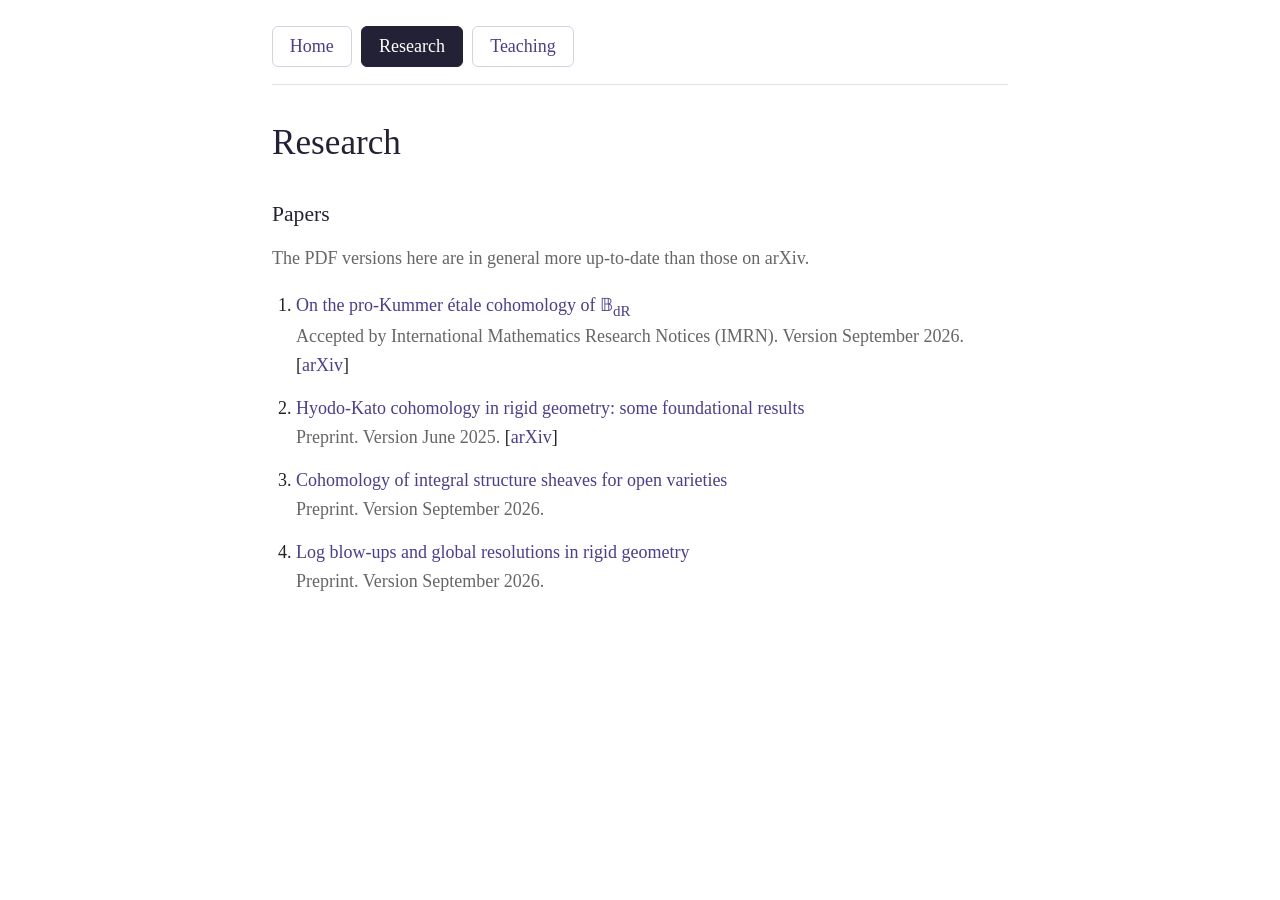
==== research.html @ ea5286a5 "Publish homepage with Research and Teaching pages" ====
<!DOCTYPE html>
<html lang="en">
<head>
  <meta charset="UTF-8">
  <meta name="viewport" content="width=device-width, initial-scale=1">
  <title>Research – Xinyu Shao</title>
  <link rel="stylesheet" href="style.css">
</head>
<body>
  <div class="page">
    <nav>
      <a href="index.html">Home</a>
      <a href="research.html" aria-current="page">Research</a>
      <a href="teaching.html">Teaching</a>
    </nav>

    <h1>Research</h1>

    <h2>Papers</h2>
    <p class="muted">The PDF versions here are in general more up-to-date than those on arXiv.</p>
    <ol class="list">
      <li>
        <a href="logdr3.pdf">On the pro-Kummer étale cohomology of <span class="math">𝔹</span><sub>dR</sub></a><br>
        <span class="muted">Accepted by International Mathematics Research Notices (IMRN). Version September 2026.</span>
        [<a href="https://arxiv.org/abs/2501.16916">arXiv</a>]
      </li>
      <li>
        <a href="gaga3.pdf">Hyodo-Kato cohomology in rigid geometry: some foundational results</a><br>
        <span class="muted">Preprint. Version June 2025.</span>
        [<a href="https://arxiv.org/abs/2502.13315">arXiv</a>]
      </li>
      <li>
        <a href="integralcoh.pdf">Cohomology of integral structure sheaves for open varieties</a><br>
        <span class="muted">Preprint. Version September 2026.</span>
      </li>
      <li>
        <a href="logdescent.pdf">Log blow-ups and global resolutions in rigid geometry</a><br>
        <span class="muted">Preprint. Version September 2026.</span>
      </li>
    </ol>
  </div>
</body>
</html>
---- style.css ----
body {
  margin: 0;
  color: #222;
  background: #fff;
  font-family: "Palatino Linotype", Palatino, "Book Antiqua", "URW Palladio L", P052, Georgia, serif;
  font-size: 18px;
  line-height: 1.6;
}

.page {
  max-width: 46rem;
  margin: 0 auto;
  padding: 1.25rem 1.25rem 4rem;
}

a {
  color: #4b3c94;
  text-decoration: none;
}

a:hover {
  text-decoration: underline;
}

nav {
  display: flex;
  flex-wrap: wrap;
  gap: 0.6rem;
  padding: 0.4rem 0 1.1rem;
  margin-bottom: 2.25rem;
  border-bottom: 1px solid #e3e0ea;
}

nav a {
  padding: 0.3rem 1.05rem;
  border: 1px solid #d6d0e8;
  border-radius: 6px;
  color: #4b3c94;
}

nav a:hover {
  background: #f3f0fa;
  border-color: #b8afd9;
  text-decoration: none;
}

nav a[aria-current="page"] {
  background: #232136;
  border-color: #232136;
  color: #fff;
}

h1 {
  margin: 0;
  font-size: 2.2rem;
  font-weight: normal;
  line-height: 1.25;
  color: #232136;
}

h2 {
  margin: 2rem 0 0.75rem;
  font-size: 1.35rem;
  font-weight: normal;
  color: #232136;
}

p {
  margin: 0 0 1rem;
}

hr {
  margin: 1.1rem 0 1.4rem;
  border: 0;
  border-top: 1px solid #e3e0ea;
}

.muted {
  color: #666;
}

.math {
  font-family: "Cambria Math", "STIX Two Math", "Noto Sans Math", serif;
}

/* Home: text with the photo on the right */
.home {
  display: flex;
  align-items: flex-start;
  gap: 2.5rem;
}

.home-text {
  flex: 1;
  min-width: 0;
}

.photo {
  flex: none;
  width: 210px;
  height: 210px;
  border-radius: 3px;
}

/* Papers and teaching */
.list {
  padding-left: 1.5rem;
}

.list li {
  margin-bottom: 0.9rem;
}

@media (max-width: 640px) {
  body {
    font-size: 17px;
  }

  .home {
    flex-direction: column-reverse;
    gap: 1.5rem;
  }

  .photo {
    width: 170px;
    height: 170px;
  }
}
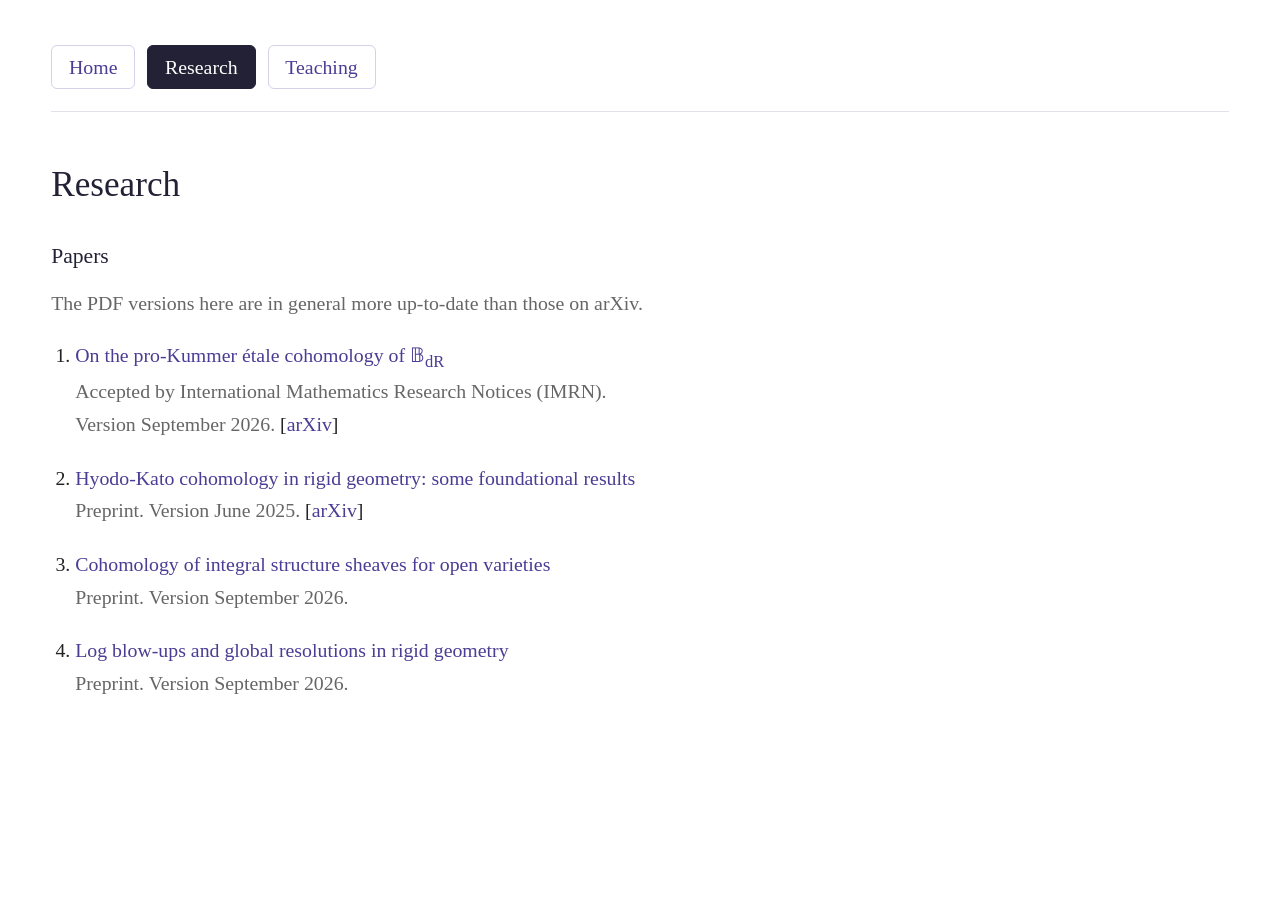
==== commit 9cec8b43: "Improve layout, email privacy and seminar program" ====
--- a/research.html
+++ b/research.html
@@ -21,7 +21,8 @@
     <ol class="list">
       <li>
         <a href="logdr3.pdf">On the pro-Kummer étale cohomology of <span class="math">𝔹</span><sub>dR</sub></a><br>
-        <span class="muted">Accepted by International Mathematics Research Notices (IMRN). Version September 2026.</span>
+        <span class="muted">Accepted by International Mathematics Research Notices (IMRN).</span><br>
+        <span class="muted">Version September 2026.</span>
         [<a href="https://arxiv.org/abs/2501.16916">arXiv</a>]
       </li>
       <li>
--- a/style.css
+++ b/style.css
@@ -1,16 +1,20 @@
-body {
+* {
+  box-sizing: border-box;
+}
+
+body {
   margin: 0;
   color: #222;
   background: #fff;
   font-family: "Palatino Linotype", Palatino, "Book Antiqua", "URW Palladio L", P052, Georgia, serif;
-  font-size: 18px;
-  line-height: 1.6;
-}
-
-.page {
-  max-width: 46rem;
-  margin: 0 auto;
-  padding: 1.25rem 1.25rem 4rem;
+  font-size: clamp(18px, calc(16px + 0.3vw), 24px);
+  line-height: 1.65;
+}
+
+.page {
+  width: min(92%, 92rem);
+  margin: 0 auto;
+  padding: clamp(1.5rem, 3vw, 3.5rem) 0 4rem;
 }
 
 a {
@@ -18,16 +22,23 @@
   text-decoration: none;
 }
 
-a:hover {
-  text-decoration: underline;
-}
+a:hover {
+  text-decoration: underline;
+  text-underline-offset: 0.2em;
+}
+
+a:focus-visible,
+button:focus-visible {
+  outline: 2px solid #4b3c94;
+  outline-offset: 4px;
+}
 
 nav {
   display: flex;
   flex-wrap: wrap;
-  gap: 0.6rem;
-  padding: 0.4rem 0 1.1rem;
-  margin-bottom: 2.25rem;
+  gap: 0.75rem;
+  padding: 0.4rem 0 1.35rem;
+  margin-bottom: clamp(2rem, 4vw, 3.5rem);
   border-bottom: 1px solid #e3e0ea;
 }
 
@@ -50,9 +61,9 @@
   color: #fff;
 }
 
-h1 {
+h1 {
   margin: 0;
-  font-size: 2.2rem;
+  font-size: clamp(2.2rem, 2.4vw, 3.2rem);
   font-weight: normal;
   line-height: 1.25;
   color: #232136;
@@ -84,45 +95,83 @@
 }
 
 /* Home: text with the photo on the right */
-.home {
-  display: flex;
-  align-items: flex-start;
-  gap: 2.5rem;
-}
-
-.home-text {
-  flex: 1;
-  min-width: 0;
-}
-
-.photo {
-  flex: none;
-  width: 210px;
-  height: 210px;
-  border-radius: 3px;
-}
+.home {
+  display: grid;
+  grid-template-columns: minmax(0, 1fr) clamp(260px, 25vw, 420px);
+  align-items: flex-start;
+  gap: clamp(2rem, 5vw, 5rem);
+}
+
+.home-text {
+  min-width: 0;
+  max-width: 68ch;
+}
+
+.photo {
+  display: block;
+  width: 100%;
+  height: auto;
+  aspect-ratio: 1;
+  object-fit: cover;
+  border-radius: 8px;
+  box-shadow: 0 6px 24px rgb(35 33 54 / 10%);
+}
+
+.contact {
+  margin-top: 1.5rem;
+  overflow-wrap: anywhere;
+  scroll-margin-top: 2rem;
+}
+
+.email-button {
+  padding: 0;
+  border: 0;
+  background: none;
+  color: #4b3c94;
+  font: inherit;
+  cursor: pointer;
+  text-decoration: underline;
+  text-underline-offset: 0.2em;
+}
+
+[hidden] {
+  display: none !important;
+}
 
 /* Papers and teaching */
-.list {
-  padding-left: 1.5rem;
-}
-
-.list li {
-  margin-bottom: 0.9rem;
-}
-
-@media (max-width: 640px) {
-  body {
-    font-size: 17px;
-  }
-
-  .home {
-    flex-direction: column-reverse;
-    gap: 1.5rem;
-  }
-
-  .photo {
-    width: 170px;
-    height: 170px;
-  }
-}
+.list {
+  padding-left: 1.5rem;
+  max-width: 78ch;
+}
+
+.list li {
+  margin-bottom: 1.3rem;
+}
+
+@media (max-width: 760px) {
+  body {
+    font-size: 18px;
+  }
+
+  .page {
+    width: calc(100% - 2.5rem);
+  }
+
+  .home {
+    grid-template-columns: 1fr;
+    gap: 2rem;
+  }
+
+  .photo {
+    grid-row: 1;
+    width: min(64vw, 280px);
+  }
+
+  nav {
+    gap: 0.5rem;
+  }
+
+  nav a {
+    padding: 0.3rem 0.85rem;
+  }
+}
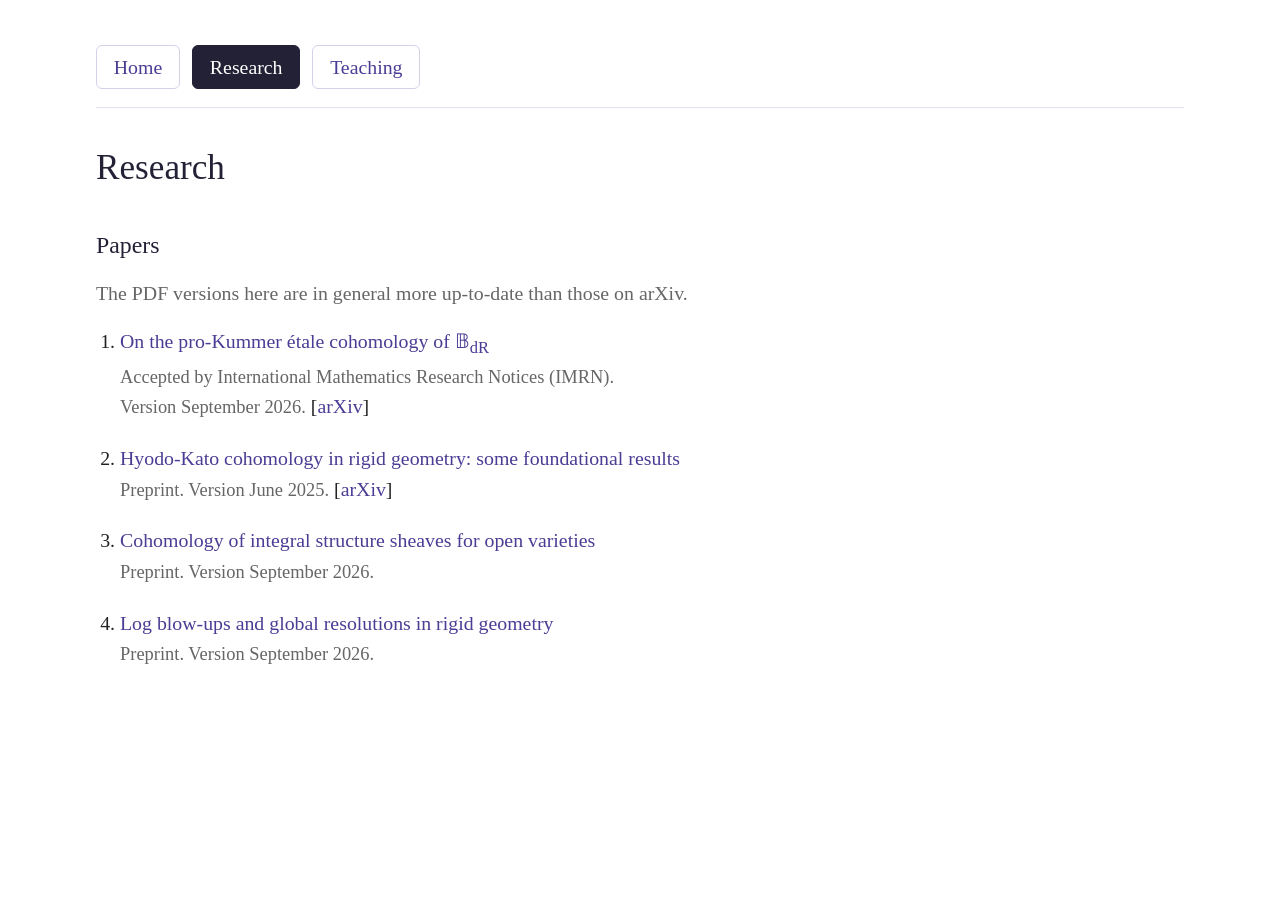
==== commit dff5910e: "Refine page spacing and update portrait" ====
--- a/research.html
+++ b/research.html
@@ -1,44 +1,47 @@
-<!DOCTYPE html>
-<html lang="en">
-<head>
-  <meta charset="UTF-8">
-  <meta name="viewport" content="width=device-width, initial-scale=1">
-  <title>Research – Xinyu Shao</title>
-  <link rel="stylesheet" href="style.css">
-</head>
-<body>
-  <div class="page">
-    <nav>
-      <a href="index.html">Home</a>
-      <a href="research.html" aria-current="page">Research</a>
-      <a href="teaching.html">Teaching</a>
-    </nav>
-
-    <h1>Research</h1>
-
-    <h2>Papers</h2>
-    <p class="muted">The PDF versions here are in general more up-to-date than those on arXiv.</p>
-    <ol class="list">
-      <li>
-        <a href="logdr3.pdf">On the pro-Kummer étale cohomology of <span class="math">𝔹</span><sub>dR</sub></a><br>
+<!DOCTYPE html>
+<html lang="en">
+<head>
+  <meta charset="UTF-8">
+  <meta name="viewport" content="width=device-width, initial-scale=1">
+  <title>Research – Xinyu Shao</title>
+  <meta name="description" content="Research and papers by Xinyu Shao in arithmetic geometry and p-adic Hodge theory.">
+  <meta name="robots" content="index, follow">
+  <link rel="canonical" href="https://xshaomath.github.io/homepage/research.html">
+  <link rel="stylesheet" href="style.css?v=20261005-3">
+</head>
+<body>
+  <div class="page">
+    <nav>
+      <a href="index.html">Home</a>
+      <a href="research.html" aria-current="page">Research</a>
+      <a href="teaching.html">Teaching</a>
+    </nav>
+
+    <h1>Research</h1>
+
+    <h2>Papers</h2>
+    <p class="muted">The PDF versions here are in general more up-to-date than those on arXiv.</p>
+    <ol class="list">
+      <li>
+        <a href="logdr3.pdf">On the pro-Kummer étale cohomology of <span class="math">𝔹</span><sub>dR</sub></a><br>
         <span class="muted">Accepted by International Mathematics Research Notices (IMRN).</span><br>
         <span class="muted">Version September 2026.</span>
-        [<a href="https://arxiv.org/abs/2501.16916">arXiv</a>]
-      </li>
-      <li>
-        <a href="gaga3.pdf">Hyodo-Kato cohomology in rigid geometry: some foundational results</a><br>
-        <span class="muted">Preprint. Version June 2025.</span>
-        [<a href="https://arxiv.org/abs/2502.13315">arXiv</a>]
-      </li>
-      <li>
-        <a href="integralcoh.pdf">Cohomology of integral structure sheaves for open varieties</a><br>
-        <span class="muted">Preprint. Version September 2026.</span>
-      </li>
-      <li>
-        <a href="logdescent.pdf">Log blow-ups and global resolutions in rigid geometry</a><br>
-        <span class="muted">Preprint. Version September 2026.</span>
-      </li>
-    </ol>
-  </div>
-</body>
-</html>
+        [<a href="https://arxiv.org/abs/2501.16916">arXiv</a>]
+      </li>
+      <li>
+        <a href="gaga3.pdf">Hyodo-Kato cohomology in rigid geometry: some foundational results</a><br>
+        <span class="muted">Preprint. Version June 2025.</span>
+        [<a href="https://arxiv.org/abs/2502.13315">arXiv</a>]
+      </li>
+      <li>
+        <a href="integralcoh.pdf">Cohomology of integral structure sheaves for open varieties</a><br>
+        <span class="muted">Preprint. Version September 2026.</span>
+      </li>
+      <li>
+        <a href="logdescent.pdf">Log blow-ups and global resolutions in rigid geometry</a><br>
+        <span class="muted">Preprint. Version September 2026.</span>
+      </li>
+    </ol>
+  </div>
+</body>
+</html>
--- a/style.css
+++ b/style.css
@@ -3,25 +3,25 @@
 }
 
 body {
-  margin: 0;
-  color: #222;
-  background: #fff;
-  font-family: "Palatino Linotype", Palatino, "Book Antiqua", "URW Palladio L", P052, Georgia, serif;
-  font-size: clamp(18px, calc(16px + 0.3vw), 24px);
+  margin: 0;
+  color: #222;
+  background: #fff;
+  font-family: "Palatino Linotype", Palatino, "Book Antiqua", "URW Palladio L", P052, Georgia, serif;
+  font-size: clamp(1.125rem, calc(1rem + 0.3vw), 1.3125rem);
   line-height: 1.65;
 }
 
 .page {
-  width: min(92%, 92rem);
+  width: min(90%, 68rem);
   margin: 0 auto;
-  padding: clamp(1.5rem, 3vw, 3.5rem) 0 4rem;
-}
-
-a {
-  color: #4b3c94;
-  text-decoration: none;
-}
-
+  padding: clamp(1.5rem, 3vw, 3rem) 0 4rem;
+}
+
+a {
+  color: #4b3c94;
+  text-decoration: none;
+}
+
 a:hover {
   text-decoration: underline;
   text-underline-offset: 0.2em;
@@ -32,89 +32,105 @@
   outline: 2px solid #4b3c94;
   outline-offset: 4px;
 }
-
-nav {
-  display: flex;
-  flex-wrap: wrap;
+
+nav {
+  display: flex;
+  flex-wrap: wrap;
   gap: 0.75rem;
-  padding: 0.4rem 0 1.35rem;
-  margin-bottom: clamp(2rem, 4vw, 3.5rem);
-  border-bottom: 1px solid #e3e0ea;
-}
-
-nav a {
-  padding: 0.3rem 1.05rem;
-  border: 1px solid #d6d0e8;
-  border-radius: 6px;
-  color: #4b3c94;
-}
-
-nav a:hover {
-  background: #f3f0fa;
-  border-color: #b8afd9;
-  text-decoration: none;
-}
-
-nav a[aria-current="page"] {
-  background: #232136;
-  border-color: #232136;
-  color: #fff;
-}
-
+  padding: 0.4rem 0 1.1rem;
+  margin-bottom: clamp(1.75rem, 3vw, 2.5rem);
+  border-bottom: 1px solid #e3e0ea;
+}
+
+nav a {
+  padding: 0.3rem 1.05rem;
+  border: 1px solid #d6d0e8;
+  border-radius: 6px;
+  color: #4b3c94;
+}
+
+nav a:hover {
+  background: #f3f0fa;
+  border-color: #b8afd9;
+  text-decoration: none;
+}
+
+nav a[aria-current="page"] {
+  background: #232136;
+  border-color: #232136;
+  color: #fff;
+}
+
 h1 {
-  margin: 0;
+  margin: 0;
   font-size: clamp(2.2rem, 2.4vw, 3.2rem);
-  font-weight: normal;
-  line-height: 1.25;
-  color: #232136;
-}
-
-h2 {
-  margin: 2rem 0 0.75rem;
-  font-size: 1.35rem;
-  font-weight: normal;
-  color: #232136;
-}
-
-p {
-  margin: 0 0 1rem;
-}
-
-hr {
-  margin: 1.1rem 0 1.4rem;
-  border: 0;
-  border-top: 1px solid #e3e0ea;
-}
-
-.muted {
-  color: #666;
-}
-
-.math {
-  font-family: "Cambria Math", "STIX Two Math", "Noto Sans Math", serif;
-}
-
-/* Home: text with the photo on the right */
+  font-weight: normal;
+  line-height: 1.25;
+  color: #232136;
+}
+
+h2 {
+  margin: 2.25rem 0 0.75rem;
+  font-size: 1.2em;
+  font-weight: normal;
+  color: #232136;
+}
+
+p {
+  margin: 0 0 1rem;
+}
+
+hr {
+  margin: 1.1rem 0 1.4rem;
+  border: 0;
+  border-top: 1px solid #e3e0ea;
+}
+
+.muted {
+  color: #666;
+}
+
+.math {
+  font-family: "Cambria Math", "STIX Two Math", "Noto Sans Math", serif;
+}
+
+/* Home: text with the photo on the right */
 .home {
   display: grid;
-  grid-template-columns: minmax(0, 1fr) clamp(260px, 25vw, 420px);
-  align-items: flex-start;
-  gap: clamp(2rem, 5vw, 5rem);
+  grid-template-columns: minmax(0, 1fr) clamp(17.5rem, 26vw, 21rem);
+  grid-template-areas: "heading photo" "text photo";
+  align-items: start;
+  column-gap: clamp(2rem, 4.5vw, 3.5rem);
+}
+
+.home-heading {
+  grid-area: heading;
+  max-width: 68ch;
 }
 
 .home-text {
+  grid-area: text;
   min-width: 0;
   max-width: 68ch;
 }
 
 .photo {
+  grid-area: photo;
+  width: 100%;
+  aspect-ratio: 6 / 5;
+  overflow: hidden;
+  border-radius: 6px;
+  box-shadow: 0 3px 16px rgb(35 33 54 / 7%);
+}
+
+.photo img {
   display: block;
   width: 100%;
-  height: auto;
-  aspect-ratio: 1;
+  height: 100%;
   object-fit: cover;
-  border-radius: 8px;
-  box-shadow: 0 6px 24px rgb(35 33 54 / 10%);
+  object-position: center bottom;
+  transform: scale(1.3);
+  transform-origin: center bottom;
 }
 
 .contact {
@@ -123,34 +139,25 @@
   scroll-margin-top: 2rem;
 }
 
-.email-button {
-  padding: 0;
-  border: 0;
-  background: none;
-  color: #4b3c94;
-  font: inherit;
-  cursor: pointer;
-  text-decoration: underline;
-  text-underline-offset: 0.2em;
-}
-
-[hidden] {
-  display: none !important;
-}
-
-/* Papers and teaching */
+/* Papers and teaching */
 .list {
+  margin: 0.75rem 0 0;
   padding-left: 1.5rem;
-  max-width: 78ch;
+  max-width: 72ch;
+  line-height: 1.55;
 }
 
 .list li {
   margin-bottom: 1.3rem;
 }
 
-@media (max-width: 760px) {
+.list .muted {
+  font-size: 0.93em;
+}
+
+@media (max-width: 840px) {
   body {
-    font-size: 18px;
+    font-size: 1.125rem;
   }
 
   .page {
@@ -159,12 +166,12 @@
 
   .home {
     grid-template-columns: 1fr;
-    gap: 2rem;
+    grid-template-areas: "heading" "photo" "text";
   }
 
   .photo {
-    grid-row: 1;
-    width: min(64vw, 280px);
+    width: min(100%, 18rem);
+    margin-bottom: 1.5rem;
   }
 
   nav {
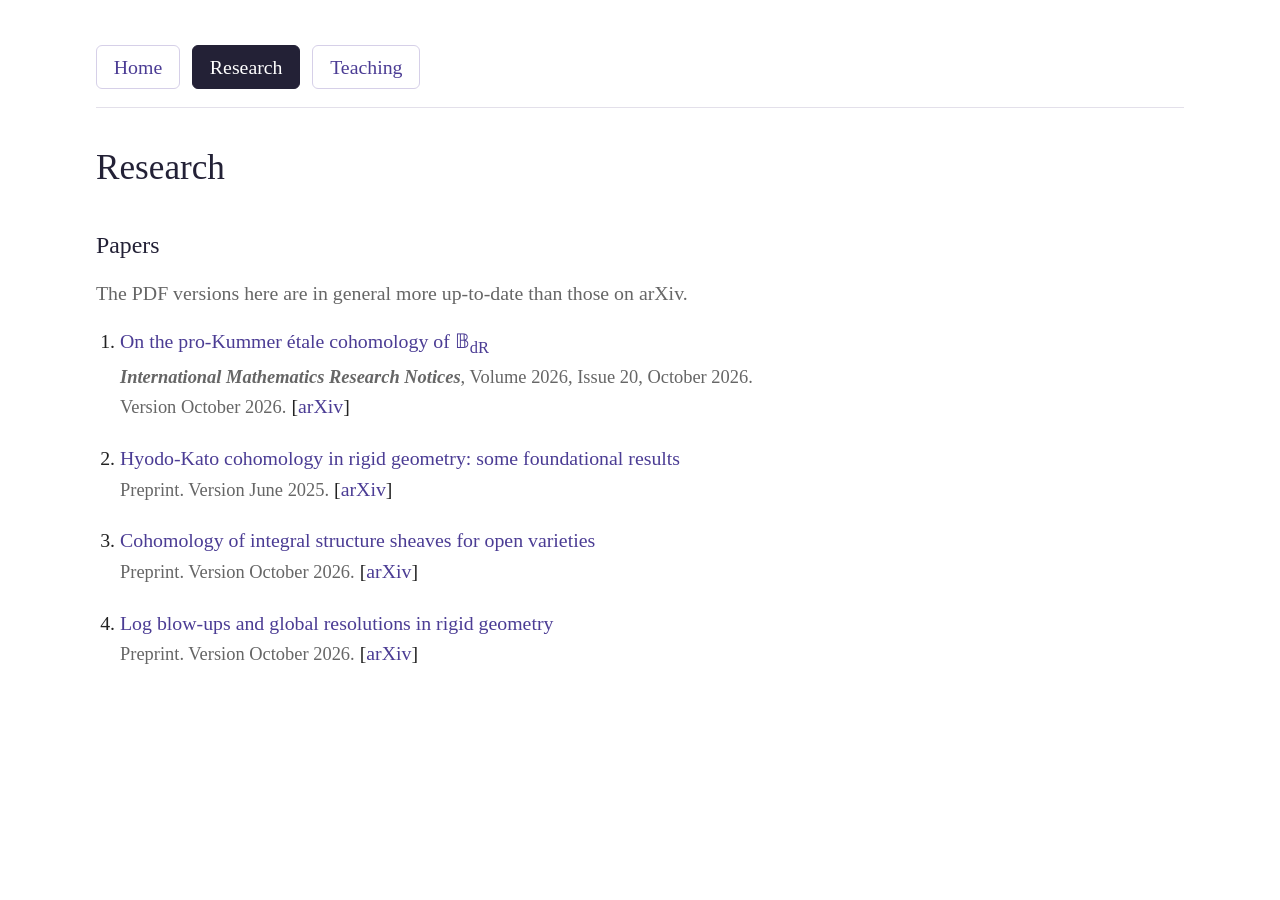
==== commit 63928af8: "Update research publications and PDFs" ====
--- a/research.html
+++ b/research.html
@@ -24,8 +24,8 @@
     <ol class="list">
       <li>
         <a href="logdr3.pdf">On the pro-Kummer étale cohomology of <span class="math">𝔹</span><sub>dR</sub></a><br>
-        <span class="muted">Accepted by International Mathematics Research Notices (IMRN).</span><br>
-        <span class="muted">Version September 2026.</span>
+        <span class="muted"><b><i>International Mathematics Research Notices</i></b>, Volume 2026, Issue 20, October 2026.</span><br>
+        <span class="muted">Version October 2026.</span>
         [<a href="https://arxiv.org/abs/2501.16916">arXiv</a>]
       </li>
       <li>
@@ -35,11 +35,13 @@
       </li>
       <li>
         <a href="integralcoh.pdf">Cohomology of integral structure sheaves for open varieties</a><br>
-        <span class="muted">Preprint. Version September 2026.</span>
+        <span class="muted">Preprint. Version October 2026.</span>
+        [<a href="https://arxiv.org/abs/2610.31289">arXiv</a>]
       </li>
       <li>
         <a href="logdescent.pdf">Log blow-ups and global resolutions in rigid geometry</a><br>
-        <span class="muted">Preprint. Version September 2026.</span>
+        <span class="muted">Preprint. Version October 2026.</span>
+        [<a href="https://arxiv.org/abs/2610.31265">arXiv</a>]
       </li>
     </ol>
   </div>
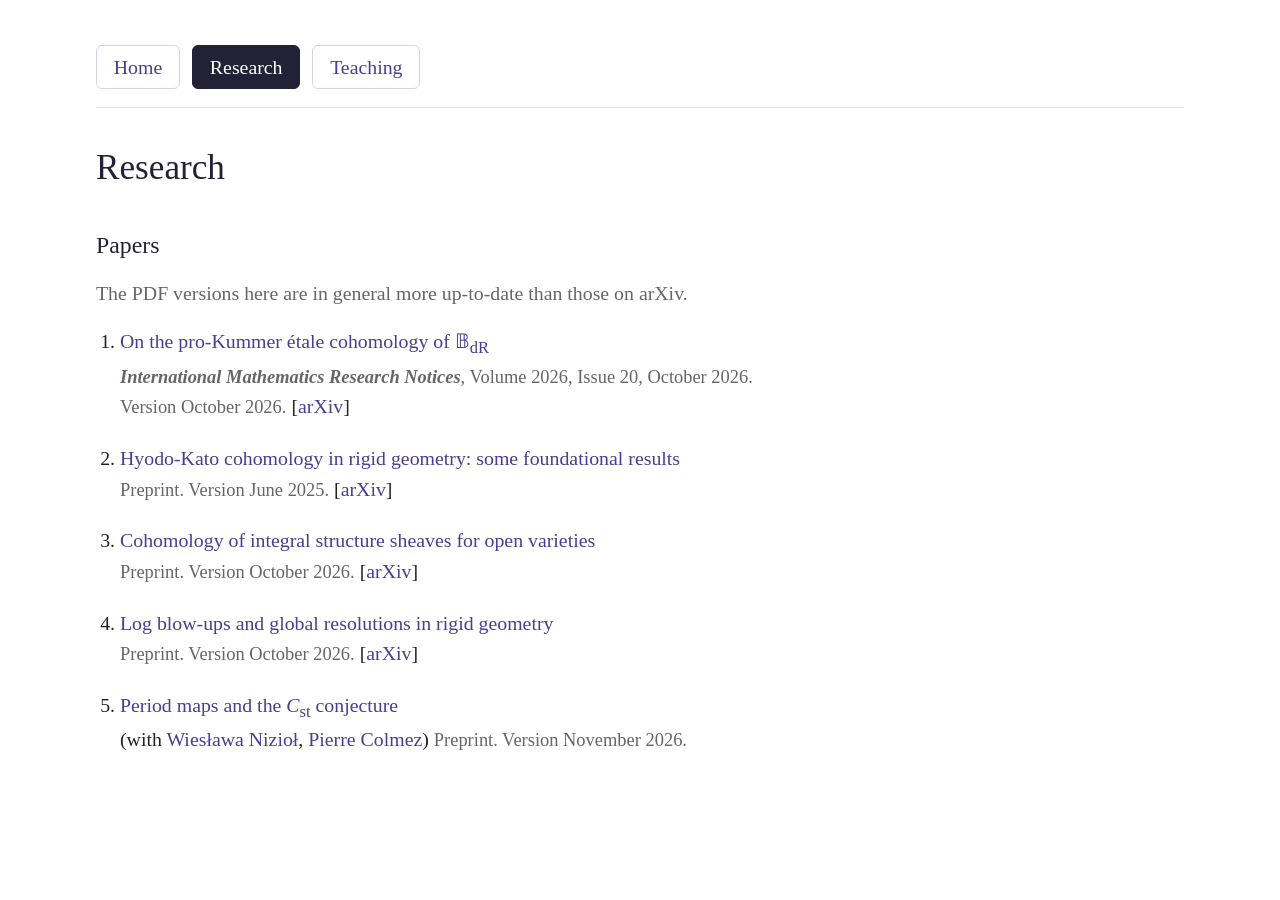
==== commit 9c5d530c: "Update research.html" ====
--- a/research.html
+++ b/research.html
@@ -43,6 +43,10 @@
         <span class="muted">Preprint. Version October 2026.</span>
         [<a href="https://arxiv.org/abs/2610.31265">arXiv</a>]
       </li>
+      <li>
+        <a href="counterexample.pdf">Period maps  and the <var>C</var><sub>st</sub> conjecture</a><br>(with <a href="https://webusers.imj-prg.fr/~wieslawa.niziol/">Wiesława Nizioł</a>, <a href="https://webusers.imj-prg.fr/~pierre.colmez/">Pierre Colmez</a>)
+        <span class="muted">Preprint. Version November 2026.</span>
+      </li>
     </ol>
   </div>
 </body>
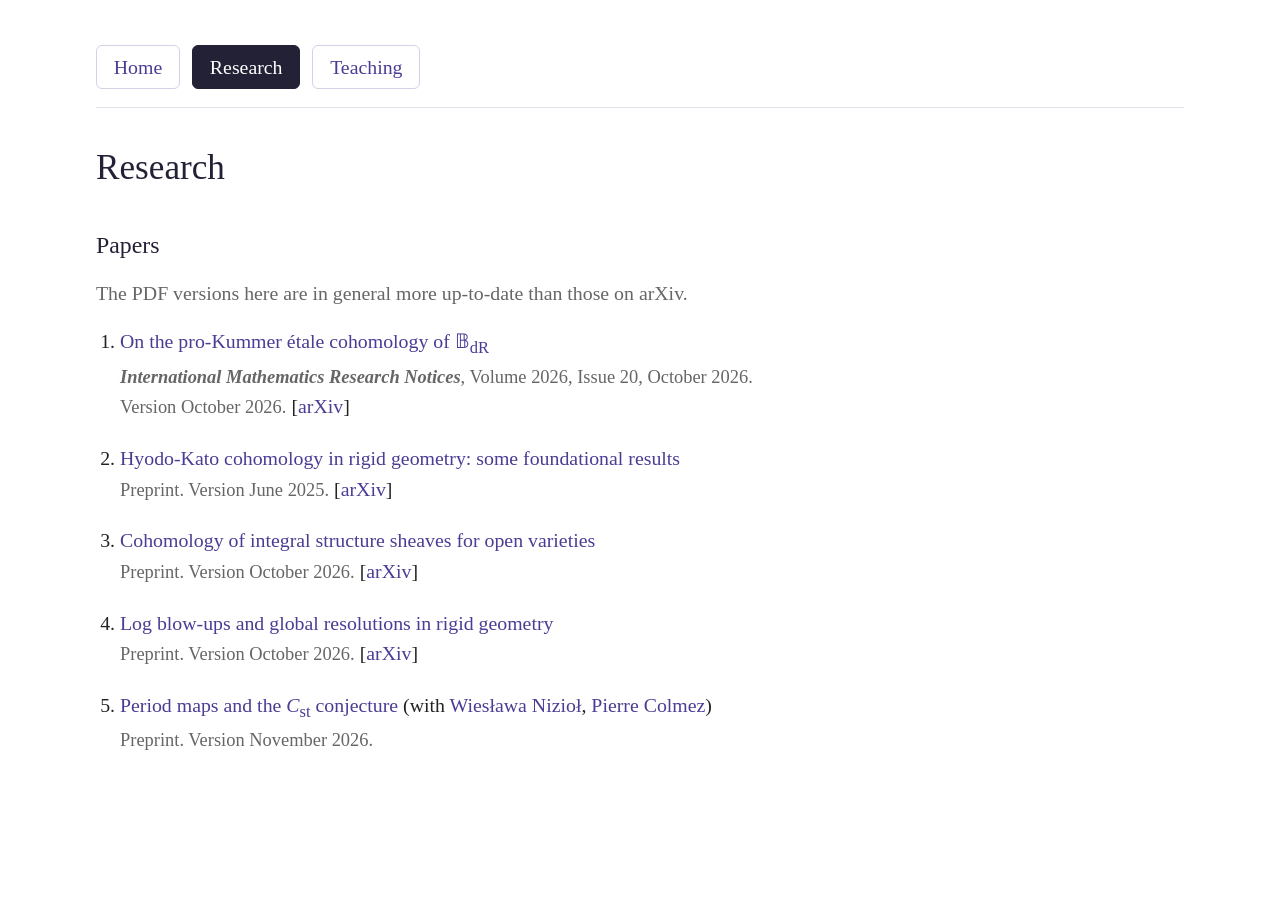
==== commit 28d0db28: "Update research.html" ====
--- a/research.html
+++ b/research.html
@@ -44,7 +44,9 @@
         [<a href="https://arxiv.org/abs/2610.31265">arXiv</a>]
       </li>
       <li>
-        <a href="counterexample.pdf">Period maps  and the <var>C</var><sub>st</sub> conjecture</a><br>(with <a href="https://webusers.imj-prg.fr/~wieslawa.niziol/">Wiesława Nizioł</a>, <a href="https://webusers.imj-prg.fr/~pierre.colmez/">Pierre Colmez</a>)
+        <a href="counterexample.pdf">Period maps and the <var>C</var><sub>st</sub> conjecture</a>
+        (with <a href="https://webusers.imj-prg.fr/~wieslawa.niziol/">Wiesława Nizioł</a>,
+        <a href="https://webusers.imj-prg.fr/~pierre.colmez/">Pierre Colmez</a>)<br>
         <span class="muted">Preprint. Version November 2026.</span>
       </li>
     </ol>
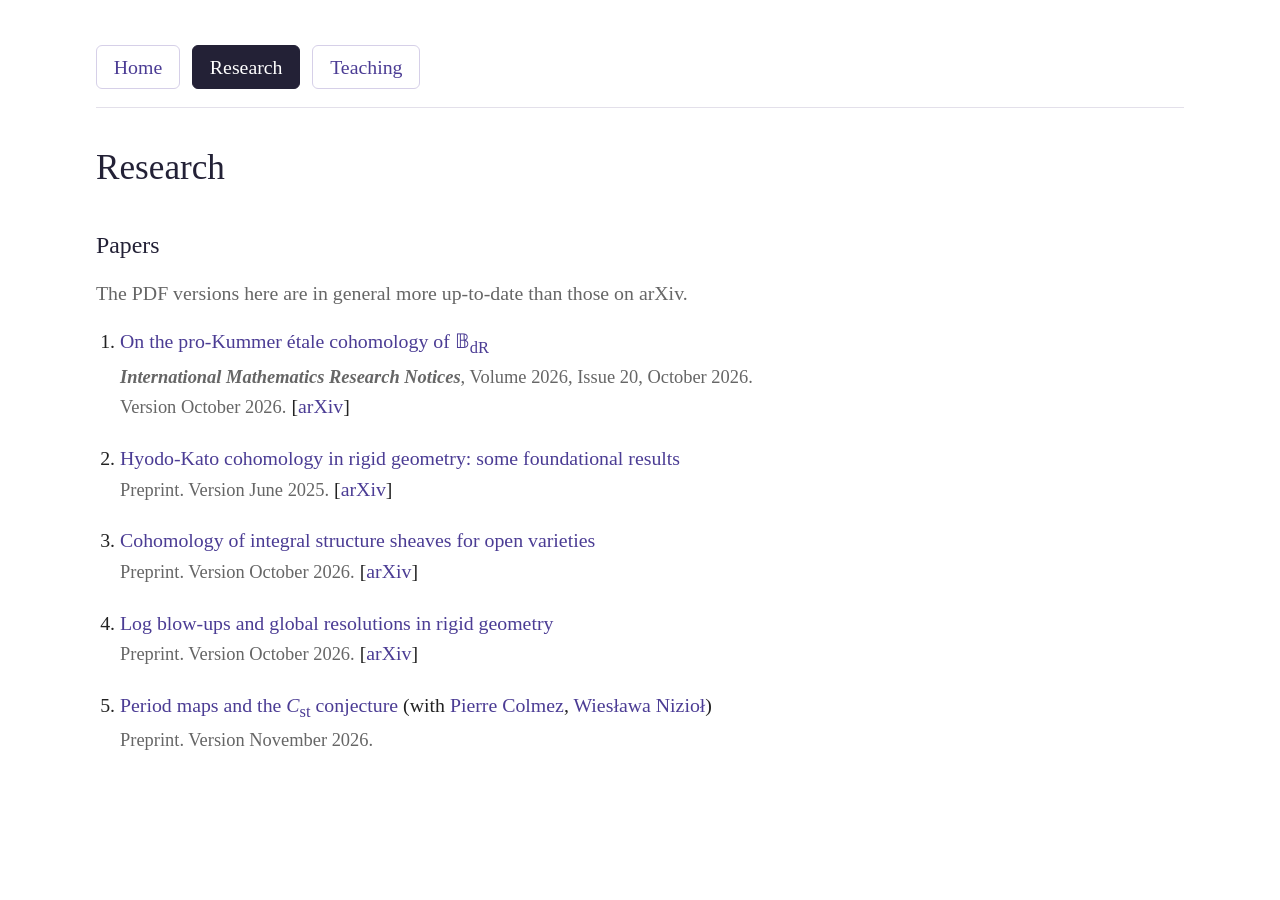
==== commit a417c68e: "Update research.html" ====
--- a/research.html
+++ b/research.html
@@ -45,8 +45,8 @@
       </li>
       <li>
         <a href="counterexample.pdf">Period maps and the <var>C</var><sub>st</sub> conjecture</a>
-        (with <a href="https://webusers.imj-prg.fr/~wieslawa.niziol/">Wiesława Nizioł</a>,
-        <a href="https://webusers.imj-prg.fr/~pierre.colmez/">Pierre Colmez</a>)<br>
+        (with <a href="https://webusers.imj-prg.fr/~pierre.colmez/">Pierre Colmez</a>, 
+        <a href="https://webusers.imj-prg.fr/~wieslawa.niziol/">Wiesława Nizioł</a>)<br>
         <span class="muted">Preprint. Version November 2026.</span>
       </li>
     </ol>
